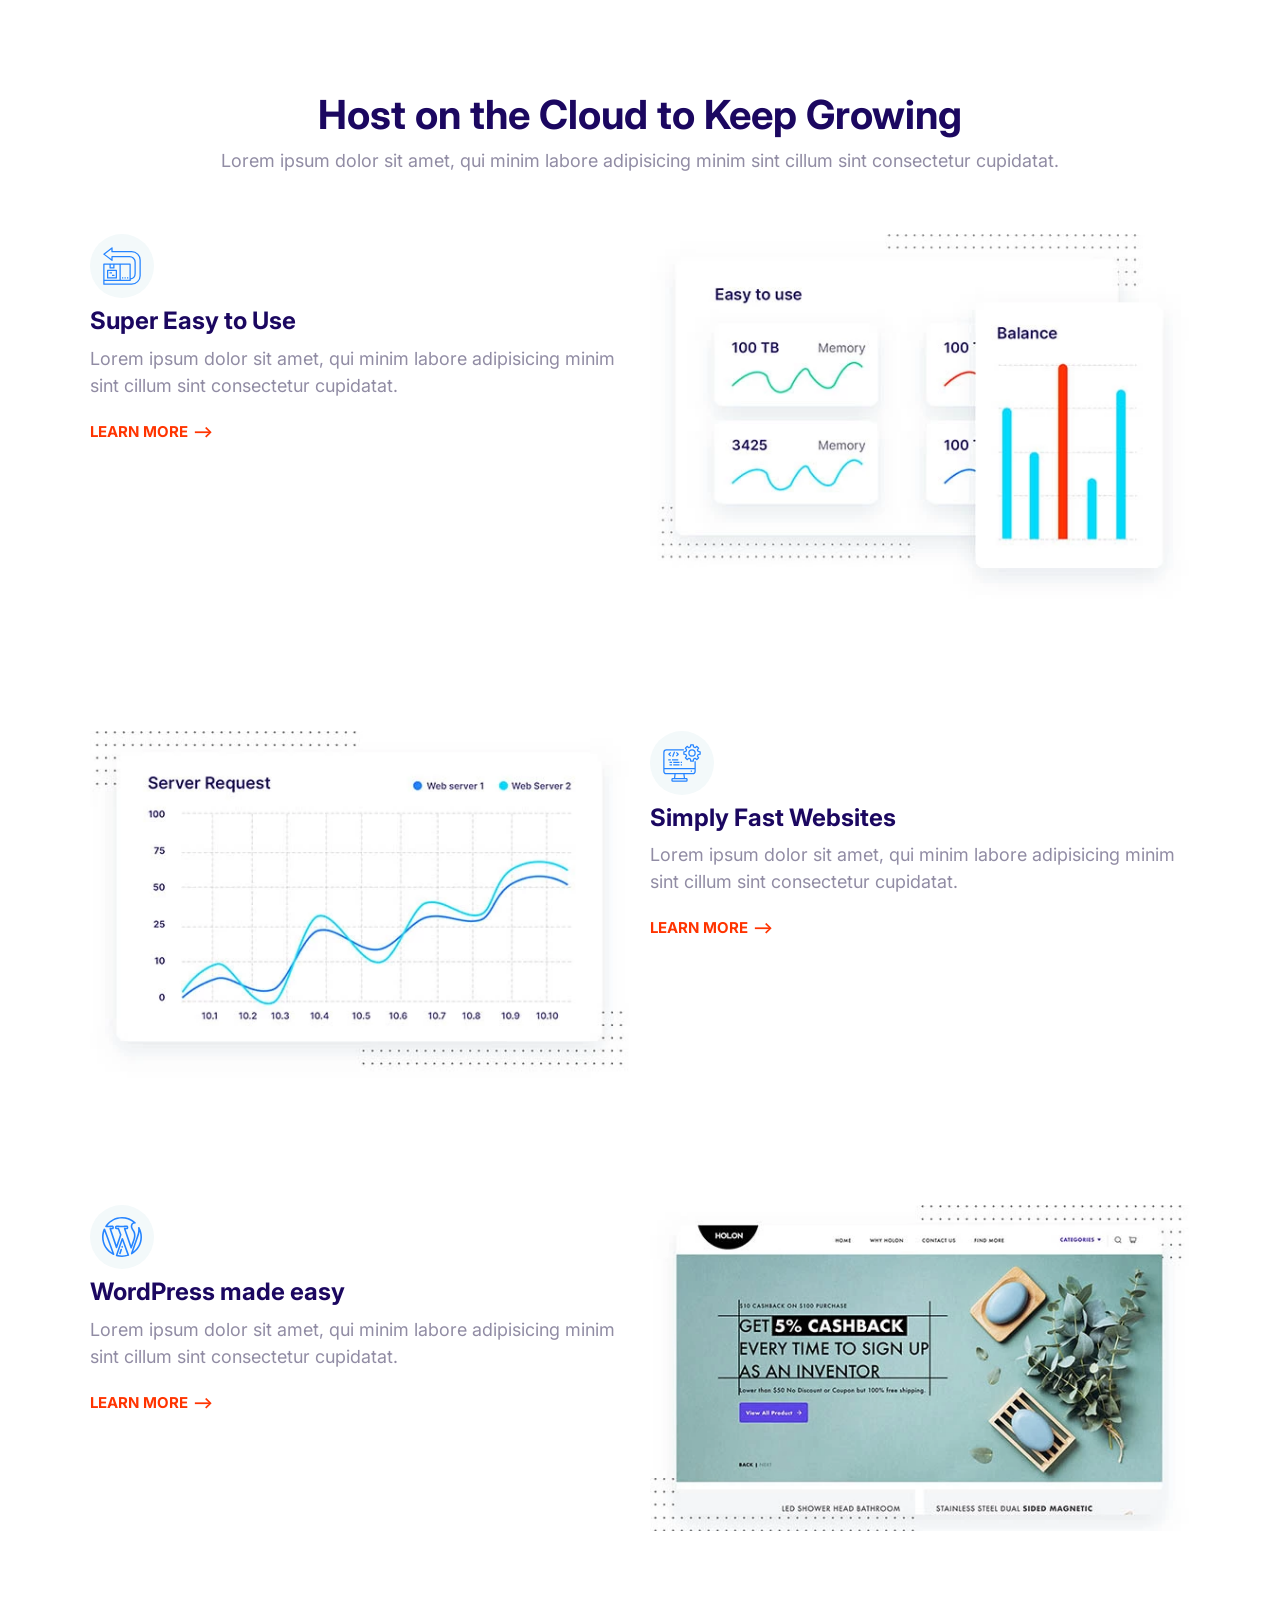
==== index.html @ 3da7857c "Build the features block component" ====
<!DOCTYPE html>
<html lang="en">

<head>
  <title></title>
  <meta charset="UTF-8">
  <meta name="viewport" content="width=device-width, initial-scale=1">
  <link href="css/normalize.css" rel="stylesheet">
  <link href="css/styles.css" rel="stylesheet">
  <link rel="preconnect" href="https://fonts.googleapis.com">
  <link rel="preconnect" href="https://fonts.gstatic.com" crossorigin>
  <link href="https://fonts.googleapis.com/css2?family=Inter:wght@400;700&display=swap" rel="stylesheet">
  <title>Document</title>
</head>

<body>
  <section class="block container">
    <header class="block__header">
      <h2>Host on the Cloud to Keep Growing</h2>
      <p>Lorem ipsum dolor sit amet, qui minim labore adipisicing minim sint cillum sint consectetur cupidatat.</p>
    </header>
    <article class="grid grid--1x2 feature">
      <div class="feature__content">
        <span class="icon-container">
          <svg class="icon icon--primary">
            <use xlink:href="images/sprite.svg#easy"></use>
          </svg>
        </span>
        <h3 class="feature__heading">Super Easy to Use</h3>
        <p>Lorem ipsum dolor sit amet, qui minim labore adipisicing minim sint cillum sint consectetur cupidatat.</p>
        <a href="#" class="link-arrow">Learn more</a>
      </div>
      <picture>
        <source type="image/webp" srcset="images/easy.webp 1x, images/easy@2x.webp 2x" />
        <source type="image/jpg" srcset="images/easy.jpg 1x, images/easy@2x.jpg 2x" />
        <img class="feature__image" src="images/easy@2x.jpg" alt="">
      </picture>
    </article>

    <article class="grid grid--1x2 feature">
      <div class="feature__content">
        <span class="icon-container">
          <svg class="icon icon--primary">
            <use xlink:href="images/sprite.svg#computer"></use>
          </svg>
        </span>
        <h3 class="feature__heading">Simply Fast Websites</h3>
        <p>Lorem ipsum dolor sit amet, qui minim labore adipisicing minim sint cillum sint consectetur cupidatat.</p>
        <a href="#" class="link-arrow">Learn more</a>
      </div>
      <picture>
        <source type="image/webp" srcset="images/fast.webp 1x, images/fast@2x.webp 2x" />
        <source type="image/jpg" srcset="images/fast.jpg 1x, images/fast@2x.jpg 2x" />
        <img class="feature__image" src="images/fast@2x.jpg" alt="">
      </picture>
    </article>

    <article class="grid grid--1x2 feature">
      <div class="feature__content">
        <span class="icon-container">
          <svg class="icon icon--primary">
            <use xlink:href="images/sprite.svg#wordpress"></use>
          </svg>
        </span>
        <h3 class="feature__heading">WordPress made easy</h3>
        <p>Lorem ipsum dolor sit amet, qui minim labore adipisicing minim sint cillum sint consectetur cupidatat.</p>
        <a href="#" class="link-arrow">Learn more</a>
      </div>
      <picture>
        <source type="image/webp" srcset="images/wordpress.webp 1x, images/wordpress@2x.webp 2x" />
        <source type="image/jpg" srcset="images/wordpress.jpg 1x, images/wordpress@2x.jpg 2x" />
        <img class="feature__image" src="images/wordpress@2x.jpg" alt="">
      </picture>
    </article>
  </section>
  <script src="js/main.js"></script>
</body>

</html>
---- css/styles.css ----
:root {
  --color-primary: #2584ff;
  --color-secondary: #00d9ff;
  --color-accent: #ff3400;
  --color-headings: #1b0760;
  --color-body: #918ca4;
  --color-body-darker: #5c5577;
  --color-border: #ccc;
  --border-radius: 30px;
}

*,
*::after,
*::before {
  box-sizing: border-box;
}

/* Typography */
html {
  font-size: 62.5%;
}

body {
  color: var(--color-body);
  font-family: Inter, Arial, Helvetica, sans-serif;
  font-size: 2.4rem;
  line-height: 1.5;
}

h1,
h2,
h3 {
  margin-bottom: 1rem;
  color: var(--color-headings);
  line-height: 1.1;
}

h1 {
  font-size: 7rem;
}

h2 {
  font-size: 4rem;
}

h3 {
  font-size: 3rem;
}

p {
  margin-top: 0;
}

@media screen and (min-width: 1024px) {
  body {
    font-size: 1.8rem;
  }

  h1 {
    font-size: 8rem;
  }

  h2 {
    font-size: 4rem;
  }

  h3 {
    font-size: 2.4rem;
  }
}

/* Links */
a {
  text-decoration: none;
}

.link-arrow {
  color: var(--color-accent);
  font-size: 2rem;
  font-weight: bold;
  text-transform: uppercase;
}

.link-arrow::after {
  content: "-->";
  margin-left: 5px;
  transition: margin 0.15s;
}

.link-arrow:hover::after {
  margin-left: 10px;
}

@media screen and (min-width:1024px) {
  .link-arrow {
    font-size: 1.5rem;
  }
}

/* Badges */
.badge {
  border-radius: 20px;
  font-size: 2rem;
  font-weight: 600;
  padding: 0.5rem 2rem;
  white-space: nowrap;
}

.badge--primary {
  background: var(--color-primary);
  color: #fff;
}

.badge--secondary {
  background: var(--color-secondary);
  color: #fff;
}

.badge--small {
  font-size: 1.6rem;
  padding: 0.5rem 1.5rem;
}

@media screen and (min-width: 1024px) {
  .badge {
    font-size: 1.5rem;
  }

  .badge--small {
    font-size: 1.2rem;
  }
}

/* Lists */
.list {
  color: var(--color-headings);
  list-style: none;
  padding-left: 0;
}

.list--inline .list__item {
  display: inline-block;
  margin-right: 8rem;
}

.list--tick {
  list-style-image: url(../images/tick.svg);
  padding-left: 3rem;
}

.list--tick .list__item {
  margin-bottom: 1rem;
  padding-left: 0.5rem;
}

@media screen and (min-width: 1024px) {
  .list--tick .list__item {
    padding-left: 0;
  }
}

/* Icons */
.icon {
  width: 40px;
  height: 40px;
}

.icon--primary {
  fill: var(--color-primary);
}

.icon--white {
  fill: #fff;
}

.icon--small {
  width: 30px;
  height: 30px;
}

.icon-container {
  align-items: center;
  background: #f3f9fa;
  border-radius: 100%;
  display: inline-flex;
  height: 64px;
  justify-content: center;
  width: 64px;
}

.icon-container--accent {
  background: var(--color-accent);
}

/* Buttons */
.btn {
  border-radius: 40px;
  border: 0;
  cursor: pointer;
  font-size: 1.8rem;
  font-weight: 600;
  margin: 1rem 0;
  outline: 0;
  padding: 2rem 3rem;
  text-align: center;
  text-transform: uppercase;
  white-space: nowrap;
}

.btn--primary {
  background: var(--color-primary);
  color: #fff;
}

.btn--primary:hover {
  background: #3a8ffd;
}

.btn--secondary {
  background: var(--color-secondary);
  color: #fff;
}

.btn--secondary:hover {
  background: #00c8eb;
}

.btn--accent {
  background: var(--color-accent);
  color: #fff;
}

.btn--accent:hover {
  background: #ec3000;
}

.btn--outline {
  background: #fff;
  color: var(--color-headings);
  border: 2px solid var(--color-headings);
}

.btn--outline:hover {
  background: var(--color-headings);
  color: #fff;
}

.btn--stretched {
  padding-left: 6rem;
  padding-right: 6rem;
}

.btn--block {
  width: 100%;
  display: inline-block;
}

.btn .icon {
  width: 2rem;
  height: 2rem;
  margin-right: 1rem;
  vertical-align: middle;
}

@media screen and (min-width: 1024px) {
  .btn {
    font-size: 1.5rem;
  }
}

/* Inputs */
.input {
  border-radius: var(--border-radius);
  border: 1px solid var(--color-border);
  color: var(--color-headings);
  font-size: 2rem;
  outline: 0;
  padding: 1.5rem 3.5rem;
}

::placeholder {
  color: #cdcbd7;
}

.input-group {
  border: 1px solid var(--color-border);
  border-radius: var(--border-radius);
  display: flex;
}

.input-group .input {
  border: 0;
  flex-grow: 1;
  padding: 1.5rem 2rem;
}

.input-group .btn {
  margin: 4px;
}

@media screen and (min-width:1024px) {
  .input {
    font-size: 1.5rem;
  }
}

/* Cards */
.card {
  border-radius: 7px;
  box-shadow: 0 0 20px 10px #f3f3f3;
  overflow: hidden;
}

.card__header,
.card__body {
  padding: 2rem 3rem;
}

.card--primary .card__header {
  background: var(--color-primary);
  color: #fff;
}

.card--secondary .card__header {
  background: var(--color-secondary);
  color: #fff;
}

.card--primary .badge--primary {
  background: #126de4;
}

.card--secondary .badge--secondary {
  background: #02cdf1;
}

/* Plans */
.plan {
  transition: transition 0.2s ease-out;
}

.plan__name {
  color: #fff;
  font-size: 2.4rem;
  font-weight: 500;
  margin: 0;
}

.plan__price {
  font-size: 6rem;
}

.plan__billing-cycle {
  font-size: 2.4rem;
  font-weight: 300;
  margin-right: 1rem;
  opacity: 0.8;
}

.plan__description {
  display: block;
  font-size: 2rem;
  font-weight: 300;
  letter-spacing: 1px;
}

.plan .list__item {
  margin-bottom: 2rem;
}

.plan--popular {
  transform: scale(1.1);
}

.plan--popular .card__header {
  position: relative;
}

.plan--popular .card__header::before {
  content: url(../images/popular.svg);
  display: inline-block;
  position: absolute;
  right: 5%;
  top: -6px;
  width: 40px;
}

.plan:hover {
  transform: scale(1.05);
}

.plan--popular:hover {
  transform: scale(1.15);
}

@media screen and (min-width: 1024px) {
  .plan__name {
    font-size: 1.4rem;
  }

  .plan__price {
    font-size: 5rem;
  }

  .plan__billing-cycle {
    font-size: 1.6rem;
  }

  .plan__description {
    font-size: 1.7rem;
  }
}

/* Media */
.media {
  display: flex;
}

.media__title {
  margin-top: 0;
}

.media__body {
  margin: 0 2rem;
}

.media__image {
  margin-top: 1rem;
}

/* Quote */
.quote {
  color: var(--color-body-darker);
  font-size: 3rem;
  font-style: italic;
  line-height: 1.3;
}

.quote__text::before {
  content: open-quote;
}

.quote__text::after {
  content: close-quote;
}

.quote__author {
  font-size: 3rem;
  font-weight: 500;
  font-style: normal;
  margin-bottom: 0;
}

.quote__organization {
  color: var(--color-headings);
  font-size: 2rem;
  font-style: normal;
  opacity: 0.4;
}

.quote__line {
  bottom: 10px;
  position: relative;
}

@media screen and (min-width: 1024px) {
  .quote {
    font-size: 2rem;
  }

  .quote__author {
    font-size: 2.4rem;
  }

  .quote__organization {
    font-size: 1.6rem;
  }
}

/* Grids */
.grid {
  display: grid;
}

@media screen and (min-width: 768px) {
  .grid--1x2 {
    grid-template-columns: repeat(2, 1fr);
  }
}

@media screen and (min-width: 1024px) {
  .grid--1x3 {
    grid-template-columns: repeat(3, 1fr);
  }
}

/* Testimonials */
.testimonial {
  overflow: visible;
  padding: 3rem;
}

.testimonial__image {
  position: relative;
}

.testimonial__image>img {
  width: 100%;
}

.testimonial__image>span {
  position: absolute;
  right: -32px;
  top: 3rem;
}

@media screen and (min-width: 768px) {

  .testimonial .quote,
  .testimonial .quote__author {
    font-size: 2.4rem;
  }

  .testimonial .quote {
    margin-left: 6rem;
  }
}

/* Callouts */
.callout {
  border-radius: 5px;
  padding: 4rem;
}

.callout--primary {
  background: var(--color-primary);
  color: #fff;
}

.callout__heading {
  color: #fff;
  font-size: 3rem;
  margin-top: 0;
}

.callout .btn {
  align-self: center;
  justify-self: center;
}

.callout__content {
  text-align: center;
}

@media screen and (min-width: 768px) {
  .callout .grid--1x2 {
    grid-template-columns: 1fr auto;
  }

  .callout__content {
    text-align: left;
  }

  .callout .btn {
    justify-self: start;
    margin: 0 2rem;
  }
}

/* Collapsibles */
.collapsible__header {
  display: flex;
  justify-content: space-between;
}

.collapsible__heading {
  font-size: 3rem;
  margin-top: 0;
}

.collapsible__chevron {
  transform: rotate(-90deg);
  transition: transform 0.3s;
}

.collapsible__content {
  max-height: 0;
  opacity: 0;
  overflow: hidden;
  transition: all 0.3s;
}

.collapsible--expanded .collapsible__chevron {
  transform: rotate(0);
}

.collapsible--expanded .collapsible__content {
  max-height: 100vh;
  opacity: 1;
}

/* Block */
.block {
  --padding-vertical: 6rem;
  padding: var(--padding-vertical) 2rem;
}

.block__header {
  text-align: center;
}

.block--dark {
  background: #000;
  color: #7b858b;
}

.block--dark .block__heading {
  color: #fff;
}

.block--skewed-right {
  clip-path: polygon(0% 0%, 100% 0, 100% 100%, 0% 80%);
  padding-bottom: calc(var(--padding-vertical) + 4rem);
}

.block--skewed-left {
  clip-path: polygon(0% 0%, 100% 0, 100% 80%, 0% 100%);
  padding-bottom: calc(var(--padding-vertical) + 4rem);
}

.container {
  max-width: 1140px;
  margin: 0 auto;
}

/* Navigation Bar*/
.nav {
  background: #000;
  display: flex;
  justify-content: space-between;
  flex-wrap: wrap;
  padding: 0 1rem;
  align-items: center;
}

.nav__list {
  width: 100%;
  margin: 0;
}

.nav__item {
  padding: 0.5rem 2rem;
  border-bottom: 1px solid #222;
}

.nav__item>a {
  color: #d2d0db;
  transition: color 0.3s;
}

.nav__item>a:hover {
  color: #fff;
}

.nav__toggler {
  opacity: 0.5;
  transition: box-shadow 0.15s;
  cursor: pointer;
}

.nav.collapsible--expanded .nav__toggler {
  opacity: 1;
  box-shadow: 0 0 0 3px #666;
  border-radius: 5px;
}

.nav__brand {
  transform: translateY(5px);
}

@media screen and (min-width: 768px) {
  .nav__toggler {
    display: none;
  }

  .nav__list {
    width: auto;
    display: flex;
    font-size: 1.6rem;
    max-height: 100%;
    opacity: 1;
  }

  .nav__item {
    border: 0;
  }
}

/* Hero */
.hero {
  clip-path: polygon(0% 0%, 100% 0, 100% 90%, 0% 100%);
}

.hero__tagline {
  font-size: 2rem;
  color: #b9c3cf;
  letter-spacing: 1px;
  margin: 2rem 0 5rem;
}

.hero__image {
  width: 100%;
}

@media screen and (min-width: 768px) {
  .hero {
    padding-top: 0;
  }

  .hero__content {
    text-align: left;
    align-self: center;
  }
}

/* Domain Block*/
.block-domain .input-group {
  box-shadow: 0 0 30px 20px #e6ebee;
  border: 0;
  margin: 4rem auto;
  max-width: 670px;
}

.block-domain__prices {
  display: grid;
  font-size: 2rem;
  font-weight: 600;
  grid-template-columns: repeat(3, 1fr);
  grid-template-rows: repeat(2, 6rem);
  justify-items: center;
  margin: 0 auto;
  max-width: 700px;
}

@media screen and (min-width: 768px) {
  .block-domain__prices {
    grid-template-columns: repeat(auto-fit, minmax(10rem, 1fr));
  }
}

/* Plans Block */
.block-plans .grid {
  gap: 8rem 4rem;
}

.block-plans .card {
  max-width: 500px;
  margin: 0 auto;
}

/* Features*/
.feature {
  gap: 4rem 2rem;
  margin: 12rem 0;
}

.feature:first-of-type {
  margin-top: 6rem;
}

.feature__heading {
  margin: 1rem 0;
}

.feature__image {
  width: 100%;
}

@media screen and (min-width:768px) {
  .feature:nth-of-type(even) .feature__content {
    order: 2;
  }
}
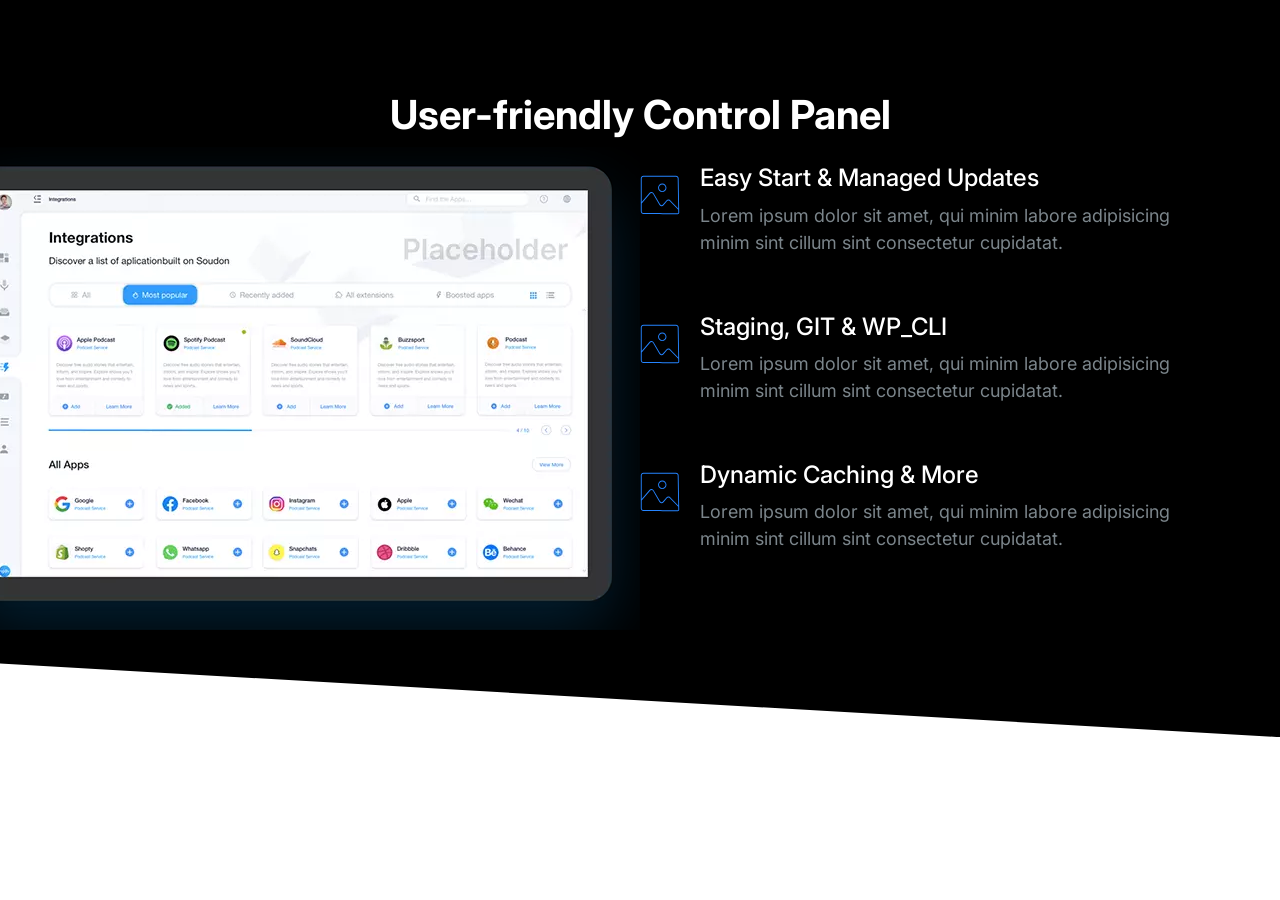
==== commit e705eb0d: "Build the showcase block component" ====
--- a/index.html
+++ b/index.html
@@ -14,64 +14,64 @@
 </head>
 
 <body>
-  <section class="block container">
+  <section class="block block--dark block--skewed-right block-showcase">
     <header class="block__header">
-      <h2>Host on the Cloud to Keep Growing</h2>
-      <p>Lorem ipsum dolor sit amet, qui minim labore adipisicing minim sint cillum sint consectetur cupidatat.</p>
+      <h2>User-friendly Control Panel</h2>
     </header>
-    <article class="grid grid--1x2 feature">
-      <div class="feature__content">
-        <span class="icon-container">
-          <svg class="icon icon--primary">
-            <use xlink:href="images/sprite.svg#easy"></use>
-          </svg>
-        </span>
-        <h3 class="feature__heading">Super Easy to Use</h3>
-        <p>Lorem ipsum dolor sit amet, qui minim labore adipisicing minim sint cillum sint consectetur cupidatat.</p>
-        <a href="#" class="link-arrow">Learn more</a>
-      </div>
-      <picture>
-        <source type="image/webp" srcset="images/easy.webp 1x, images/easy@2x.webp 2x" />
-        <source type="image/jpg" srcset="images/easy.jpg 1x, images/easy@2x.jpg 2x" />
-        <img class="feature__image" src="images/easy@2x.jpg" alt="">
+    <div class="container grid grid--1x2">
+      <picture class="block-showcase__image">
+        <source type="image/webp" srcset="images/ipad.webp 1x, images/ipad@2x.webp 2x">
+        <source type="image/png" srcset="images/ipad.png 1x, images/ipad@2x.png 2x">
+        <img src="images/ipad.png" alt="">
       </picture>
-    </article>
-
-    <article class="grid grid--1x2 feature">
-      <div class="feature__content">
-        <span class="icon-container">
-          <svg class="icon icon--primary">
-            <use xlink:href="images/sprite.svg#computer"></use>
-          </svg>
-        </span>
-        <h3 class="feature__heading">Simply Fast Websites</h3>
-        <p>Lorem ipsum dolor sit amet, qui minim labore adipisicing minim sint cillum sint consectetur cupidatat.</p>
-        <a href="#" class="link-arrow">Learn more</a>
-      </div>
-      <picture>
-        <source type="image/webp" srcset="images/fast.webp 1x, images/fast@2x.webp 2x" />
-        <source type="image/jpg" srcset="images/fast.jpg 1x, images/fast@2x.jpg 2x" />
-        <img class="feature__image" src="images/fast@2x.jpg" alt="">
-      </picture>
-    </article>
-
-    <article class="grid grid--1x2 feature">
-      <div class="feature__content">
-        <span class="icon-container">
-          <svg class="icon icon--primary">
-            <use xlink:href="images/sprite.svg#wordpress"></use>
-          </svg>
-        </span>
-        <h3 class="feature__heading">WordPress made easy</h3>
-        <p>Lorem ipsum dolor sit amet, qui minim labore adipisicing minim sint cillum sint consectetur cupidatat.</p>
-        <a href="#" class="link-arrow">Learn more</a>
-      </div>
-      <picture>
-        <source type="image/webp" srcset="images/wordpress.webp 1x, images/wordpress@2x.webp 2x" />
-        <source type="image/jpg" srcset="images/wordpress.jpg 1x, images/wordpress@2x.jpg 2x" />
-        <img class="feature__image" src="images/wordpress@2x.jpg" alt="">
-      </picture>
-    </article>
+      <ul class="list">
+        <li>
+          <div class="media">
+            <div class="media__image">
+              <svg class="icon icon--primary">
+                <use xlink:href="images/sprite.svg#snap"></use>
+              </svg>
+            </div>
+            <div class="media__body">
+              <h3 class="media__title">Easy Start & Managed Updates</h3>
+              <p>
+                Lorem ipsum dolor sit amet, qui minim labore adipisicing minim sint cillum sint consectetur cupidatat.
+              </p>
+            </div>
+          </div>
+        </li>
+        <li>
+          <div class="media">
+            <div class="media__image">
+              <svg class="icon icon--primary">
+                <use xlink:href="images/sprite.svg#snap"></use>
+              </svg>
+            </div>
+            <div class="media__body">
+              <h3 class="media__title">Staging, GIT & WP_CLI</h3>
+              <p>
+                Lorem ipsum dolor sit amet, qui minim labore adipisicing minim sint cillum sint consectetur cupidatat.
+              </p>
+            </div>
+          </div>
+        </li>
+        <li>
+          <div class="media">
+            <div class="media__image">
+              <svg class="icon icon--primary">
+                <use xlink:href="images/sprite.svg#snap"></use>
+              </svg>
+            </div>
+            <div class="media__body">
+              <h3 class="media__title">Dynamic Caching & More</h3>
+              <p>
+                Lorem ipsum dolor sit amet, qui minim labore adipisicing minim sint cillum sint consectetur cupidatat.
+              </p>
+            </div>
+          </div>
+        </li>
+      </ul>
+    </div>
   </section>
   <script src="js/main.js"></script>
 </body>
--- a/css/styles.css
+++ b/css/styles.css
@@ -16,6 +16,11 @@
 }
 
 /* Typography */
+::selection {
+  background: var(--color-primary);
+  color: #fff;
+}
+
 html {
   font-size: 62.5%;
 }
@@ -66,6 +71,7 @@
 
   h3 {
     font-size: 2.4rem;
+    font-weight: 500;
   }
 }
 
@@ -133,7 +139,6 @@
 
 /* Lists */
 .list {
-  color: var(--color-headings);
   list-style: none;
   padding-left: 0;
 }
@@ -144,6 +149,7 @@
 }
 
 .list--tick {
+  color: var(--color-headings);
   list-style-image: url(../images/tick.svg);
   padding-left: 3rem;
 }
@@ -414,6 +420,7 @@
 /* Media */
 .media {
   display: flex;
+  margin-bottom: 4rem;
 }
 
 .media__title {
@@ -614,17 +621,19 @@
   color: #7b858b;
 }
 
-.block--dark .block__heading {
+.block--dark h1,
+.block--dark h2,
+.block--dark h3 {
   color: #fff;
 }
 
 .block--skewed-right {
-  clip-path: polygon(0% 0%, 100% 0, 100% 100%, 0% 80%);
+  clip-path: polygon(0% 0%, 100% 0, 100% 100%, 0% 90%);
   padding-bottom: calc(var(--padding-vertical) + 4rem);
 }
 
 .block--skewed-left {
-  clip-path: polygon(0% 0%, 100% 0, 100% 80%, 0% 100%);
+  clip-path: polygon(0% 0%, 100% 0, 100% 90%, 0% 100%);
   padding-bottom: calc(var(--padding-vertical) + 4rem);
 }
 
@@ -697,10 +706,6 @@
 }
 
 /* Hero */
-.hero {
-  clip-path: polygon(0% 0%, 100% 0, 100% 90%, 0% 100%);
-}
-
 .hero__tagline {
   font-size: 2rem;
   color: #b9c3cf;
@@ -781,3 +786,23 @@
     order: 2;
   }
 }
+
+/* Showcase Block */
+.block-showcase__image>img {
+  width: 100%;
+}
+
+@media screen and (min-width:768px) {
+  .block-showcase .grid {
+    grid-template-columns: 50% 50%;
+  }
+
+  .block-showcase__image {
+    justify-self: end;
+  }
+
+  .block-showcase__image>img {
+    width: auto;
+    max-width: 700px;
+  }
+}
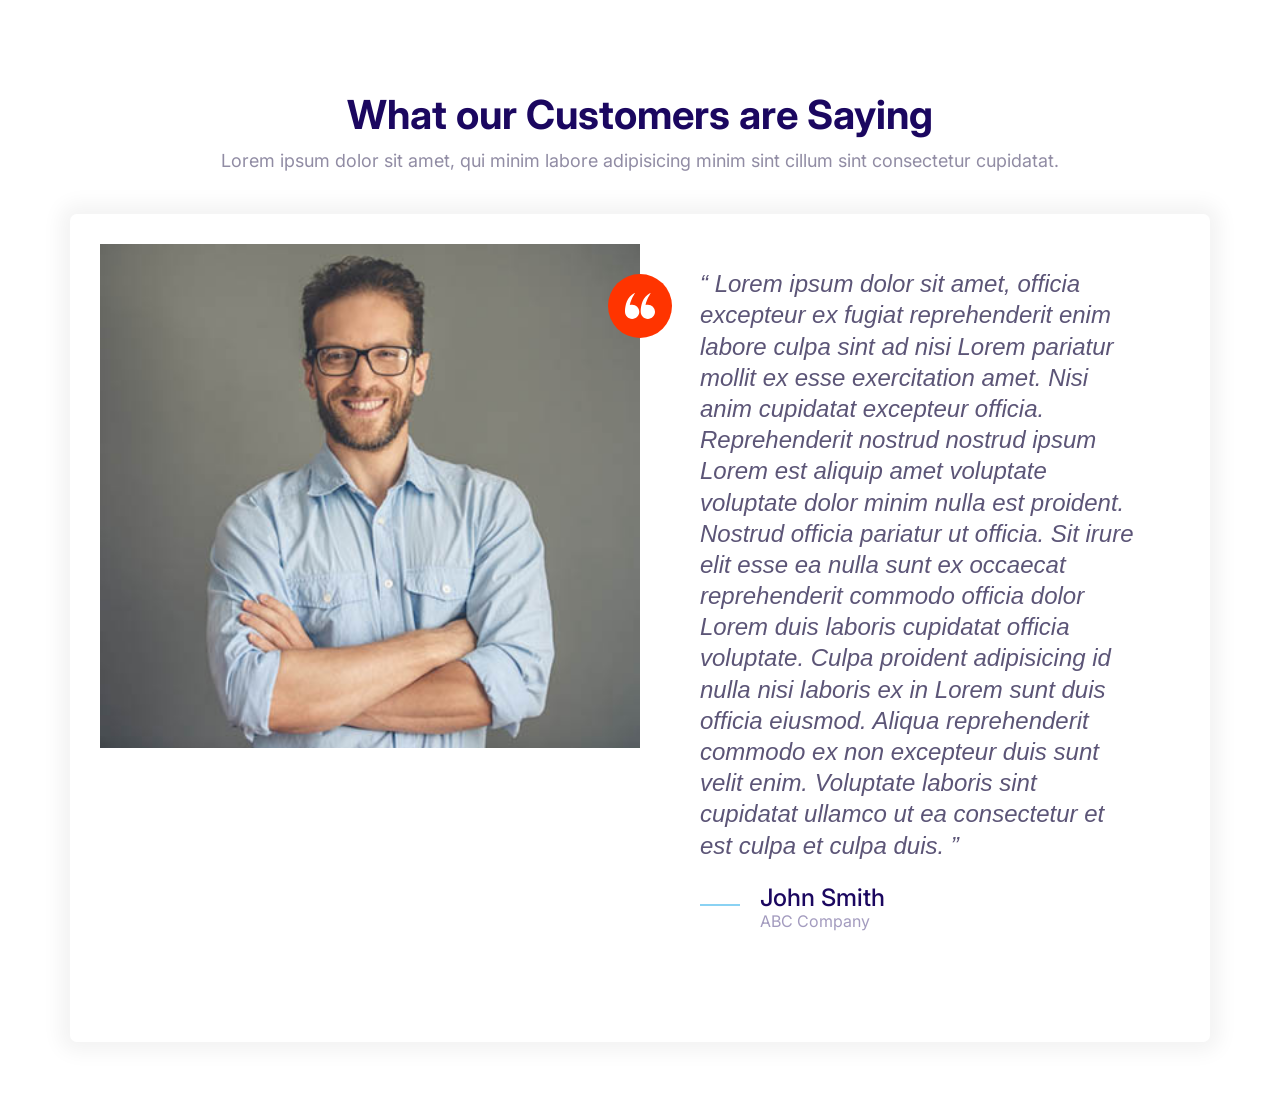
==== commit bcb42d5f: "Build the testimonial block component" ====
--- a/index.html
+++ b/index.html
@@ -14,63 +14,53 @@
 </head>
 
 <body>
-  <section class="block block--dark block--skewed-right block-showcase">
+  <section class="block">
     <header class="block__header">
-      <h2>User-friendly Control Panel</h2>
+      <h2>What our Customers are Saying</h2>
+      <p>Lorem ipsum dolor sit amet, qui minim labore adipisicing minim sint cillum sint consectetur cupidatat.</p>
     </header>
-    <div class="container grid grid--1x2">
-      <picture class="block-showcase__image">
-        <source type="image/webp" srcset="images/ipad.webp 1x, images/ipad@2x.webp 2x">
-        <source type="image/png" srcset="images/ipad.png 1x, images/ipad@2x.png 2x">
-        <img src="images/ipad.png" alt="">
-      </picture>
-      <ul class="list">
-        <li>
-          <div class="media">
-            <div class="media__image">
-              <svg class="icon icon--primary">
-                <use xlink:href="images/sprite.svg#snap"></use>
+    <div class="container">
+      <div class="card testimonial">
+        <div class="grid grid--1x2">
+          <div class="testimonial__image">
+            <img src="images/testimonial.jpg" alt="A happy, smiling customer">
+            <span class="icon-container icon-container--accent">
+              <svg class="icon icon--white icon--small">
+                <use xlink:href="images/sprite.svg#quotes"></use>
               </svg>
-            </div>
-            <div class="media__body">
-              <h3 class="media__title">Easy Start & Managed Updates</h3>
-              <p>
-                Lorem ipsum dolor sit amet, qui minim labore adipisicing minim sint cillum sint consectetur cupidatat.
-              </p>
-            </div>
+            </span>
           </div>
-        </li>
-        <li>
-          <div class="media">
-            <div class="media__image">
-              <svg class="icon icon--primary">
-                <use xlink:href="images/sprite.svg#snap"></use>
-              </svg>
-            </div>
-            <div class="media__body">
-              <h3 class="media__title">Staging, GIT & WP_CLI</h3>
-              <p>
-                Lorem ipsum dolor sit amet, qui minim labore adipisicing minim sint cillum sint consectetur cupidatat.
-              </p>
-            </div>
-          </div>
-        </li>
-        <li>
-          <div class="media">
-            <div class="media__image">
-              <svg class="icon icon--primary">
-                <use xlink:href="images/sprite.svg#snap"></use>
-              </svg>
-            </div>
-            <div class="media__body">
-              <h3 class="media__title">Dynamic Caching & More</h3>
-              <p>
-                Lorem ipsum dolor sit amet, qui minim labore adipisicing minim sint cillum sint consectetur cupidatat.
-              </p>
-            </div>
-          </div>
-        </li>
-      </ul>
+          <blockquote class="quote">
+            <p class="quote__text">
+              Lorem ipsum dolor sit amet, officia excepteur ex fugiat reprehenderit enim labore culpa sint ad nisi Lorem
+              pariatur mollit ex esse exercitation amet. Nisi anim cupidatat excepteur officia. Reprehenderit nostrud
+              nostrud
+              ipsum Lorem est aliquip amet voluptate voluptate dolor minim nulla est proident. Nostrud officia pariatur
+              ut
+              officia. Sit irure elit esse ea nulla sunt ex occaecat reprehenderit commodo officia dolor Lorem duis
+              laboris
+              cupidatat officia voluptate. Culpa proident adipisicing id nulla nisi laboris ex in Lorem sunt duis
+              officia
+              eiusmod. Aliqua reprehenderit commodo ex non excepteur duis sunt velit enim. Voluptate laboris sint
+              cupidatat
+              ullamco ut ea consectetur et est culpa et culpa duis.
+            </p>
+            <footer>
+              <div class="media">
+                <div class="media__image">
+                  <svg class="icon icon--primary quote__line">
+                    <use xlink:href="images/sprite.svg#line"></use>
+                  </svg>
+                </div>
+                <div class="media__body">
+                  <h3 class="media__title quote__author">John Smith</h3>
+                  <p class="quote__organization">ABC Company</p>
+                </div>
+              </div>
+            </footer>
+          </blockquote>
+        </div>
+      </div>
     </div>
   </section>
   <script src="js/main.js"></script>
--- a/css/styles.css
+++ b/css/styles.css
@@ -614,6 +614,7 @@
 
 .block__header {
   text-align: center;
+  margin-bottom: 4rem;
 }
 
 .block--dark {
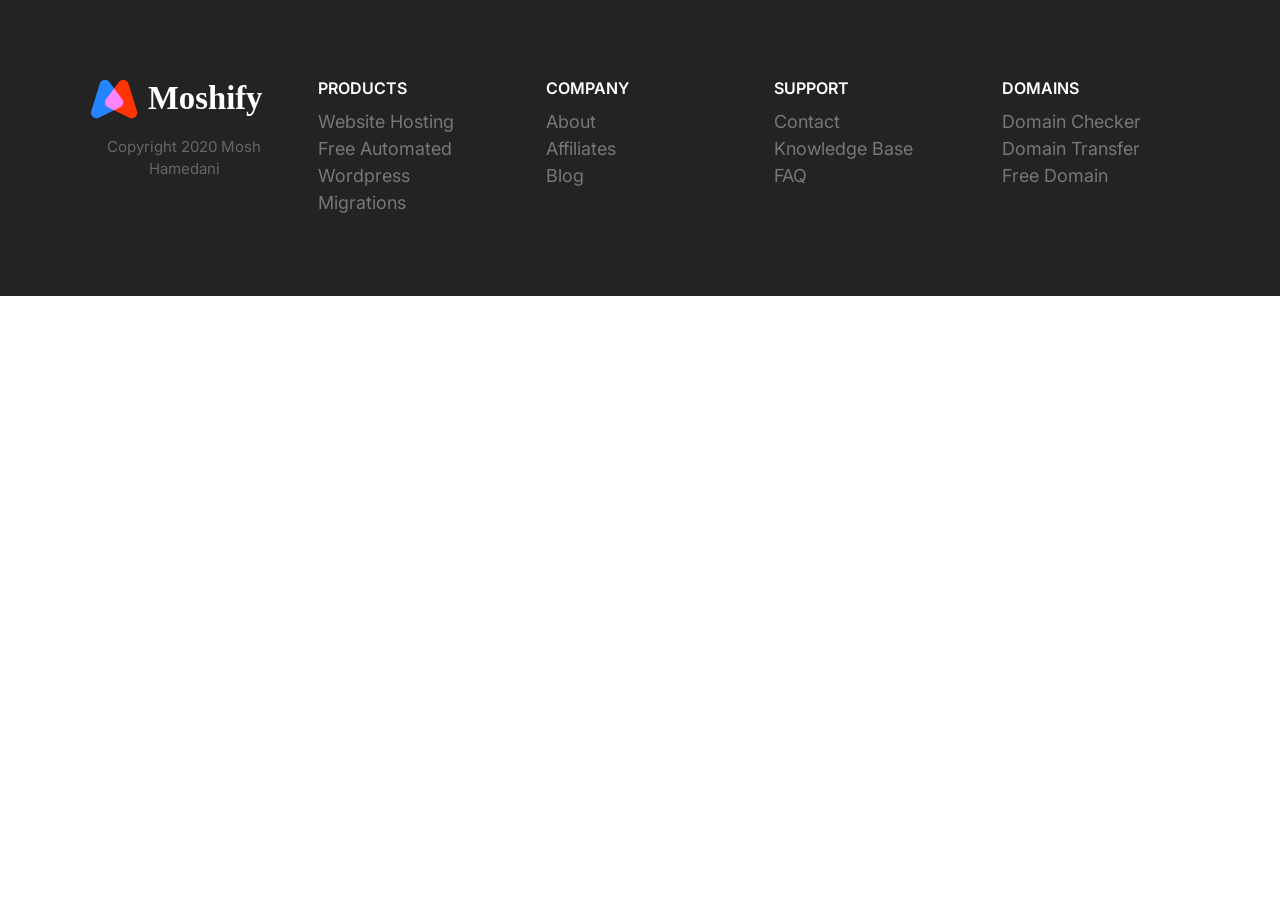
==== commit 4c5eb96d: "Build the footer component" ====
--- a/index.html
+++ b/index.html
@@ -14,55 +14,74 @@
 </head>
 
 <body>
-  <section class="block">
-    <header class="block__header">
-      <h2>What our Customers are Saying</h2>
-      <p>Lorem ipsum dolor sit amet, qui minim labore adipisicing minim sint cillum sint consectetur cupidatat.</p>
-    </header>
-    <div class="container">
-      <div class="card testimonial">
-        <div class="grid grid--1x2">
-          <div class="testimonial__image">
-            <img src="images/testimonial.jpg" alt="A happy, smiling customer">
-            <span class="icon-container icon-container--accent">
-              <svg class="icon icon--white icon--small">
-                <use xlink:href="images/sprite.svg#quotes"></use>
-              </svg>
-            </span>
-          </div>
-          <blockquote class="quote">
-            <p class="quote__text">
-              Lorem ipsum dolor sit amet, officia excepteur ex fugiat reprehenderit enim labore culpa sint ad nisi Lorem
-              pariatur mollit ex esse exercitation amet. Nisi anim cupidatat excepteur officia. Reprehenderit nostrud
-              nostrud
-              ipsum Lorem est aliquip amet voluptate voluptate dolor minim nulla est proident. Nostrud officia pariatur
-              ut
-              officia. Sit irure elit esse ea nulla sunt ex occaecat reprehenderit commodo officia dolor Lorem duis
-              laboris
-              cupidatat officia voluptate. Culpa proident adipisicing id nulla nisi laboris ex in Lorem sunt duis
-              officia
-              eiusmod. Aliqua reprehenderit commodo ex non excepteur duis sunt velit enim. Voluptate laboris sint
-              cupidatat
-              ullamco ut ea consectetur et est culpa et culpa duis.
-            </p>
-            <footer>
-              <div class="media">
-                <div class="media__image">
-                  <svg class="icon icon--primary quote__line">
-                    <use xlink:href="images/sprite.svg#line"></use>
-                  </svg>
-                </div>
-                <div class="media__body">
-                  <h3 class="media__title quote__author">John Smith</h3>
-                  <p class="quote__organization">ABC Company</p>
-                </div>
-              </div>
-            </footer>
-          </blockquote>
+  <footer class="block block--dark footer">
+    <div class="container grid footer__sections">
+      <section class="collapsible collapsible--expanded footer__section">
+        <header class="collapsible__header">
+          <h2 class="collapsible__heading footer__heading">Products</h2>
+          <svg class="icon icon--white collapsible__chevron">
+            <use xlink:href="images/sprite.svg#chevron"></use>
+          </svg>
+        </header>
+        <div class="collapsible__content">
+          <ul class="list">
+            <li><a href="#">Website Hosting</a> </li>
+            <li><a href="#">Free Automated Wordpress</a></li>
+            <li><a href="#">Migrations</a></li>
+          </ul>
         </div>
-      </div>
+      </section>
+      <section class=" collapsible footer__section">
+        <header class="collapsible__header">
+          <h2 class="collapsible__heading footer__heading">Company</h2>
+          <svg class="icon icon--white collapsible__chevron">
+            <use xlink:href="images/sprite.svg#chevron"></use>
+          </svg>
+        </header>
+        <div class="collapsible__content">
+          <ul class="list">
+            <li><a href="#">About</a> </li>
+            <li><a href="#">Affiliates</a></li>
+            <li><a href="#">Blog</a></li>
+          </ul>
+        </div>
+      </section>
+      <section class="collapsible footer__section">
+        <header class="collapsible__header">
+          <h2 class="collapsible__heading footer__heading">Support</h2>
+          <svg class="icon icon--white collapsible__chevron">
+            <use xlink:href="images/sprite.svg#chevron"></use>
+          </svg>
+        </header>
+        <div class="collapsible__content">
+          <ul class="list">
+            <li><a href="#">Contact</a></li>
+            <li><a href="#">Knowledge Base</a></li>
+            <li><a href="#">FAQ</a></li>
+          </ul>
+        </div>
+      </section>
+      <section class="collapsible footer__section">
+        <header class="collapsible__header">
+          <h2 class="collapsible__heading footer__heading">Domains</h2>
+          <svg class="icon icon--white collapsible__chevron">
+            <use xlink:href="images/sprite.svg#chevron"></use>
+          </svg>
+        </header>
+        <div class="collapsible__content">
+          <ul class="list">
+            <li><a href="#">Domain Checker</a></li>
+            <li><a href="#">Domain Transfer</a></li>
+            <li><a href="#">Free Domain</a></li>
+          </ul>
+        </div>
+      </section>
+      <section class="footer__brand">
+        <img src="images/logo.svg" alt="">
+        <p class="footer__copyright">Copyright 2020 Mosh Hamedani</p>
+      </section>
     </div>
-  </section>
+  </footer>
   <script src="js/main.js"></script>
 </body>
 
--- a/css/styles.css
+++ b/css/styles.css
@@ -807,3 +807,79 @@
     max-width: 700px;
   }
 }
+
+/* Footer */
+.footer {
+  background: #232323;
+}
+
+.footer a {
+  color: #777;
+  transition: color 0.3s;
+}
+
+.footer a:hover {
+  color: #fff;
+}
+
+.footer__section {
+  padding: 2rem;
+  border-bottom: 1px solid #393939;
+}
+
+.footer__section .list {
+  margin: 0;
+}
+
+.footer__heading {
+  text-transform: uppercase;
+  font-weight: 600;
+}
+
+.footer__brand {
+  margin-top: 5rem;
+  text-align: center;
+}
+
+.footer__brand img {
+  width: 100%;
+  max-width: 230px;
+}
+
+.footer__copyright {
+  font-size: 1.2rem;
+  color: #fff;
+  opacity: 0.3;
+}
+
+@media screen and (min-width:768px) {
+  .footer__sections {
+    grid-template-columns: repeat(auto-fit, minmax(10rem, 1fr));
+  }
+
+  .footer .collapsible__chevron {
+    display: none;
+  }
+
+  .footer .collapsible__content {
+    opacity: 1;
+    max-height: 100%;
+  }
+
+  .footer__brand {
+    margin-top: 1rem;
+    order: -1;
+  }
+
+  .footer__copyright {
+    font-size: 1.5rem;
+  }
+
+  .footer__section {
+    border: 0;
+  }
+
+  .footer__heading {
+    font-size: 1.6rem;
+  }
+}
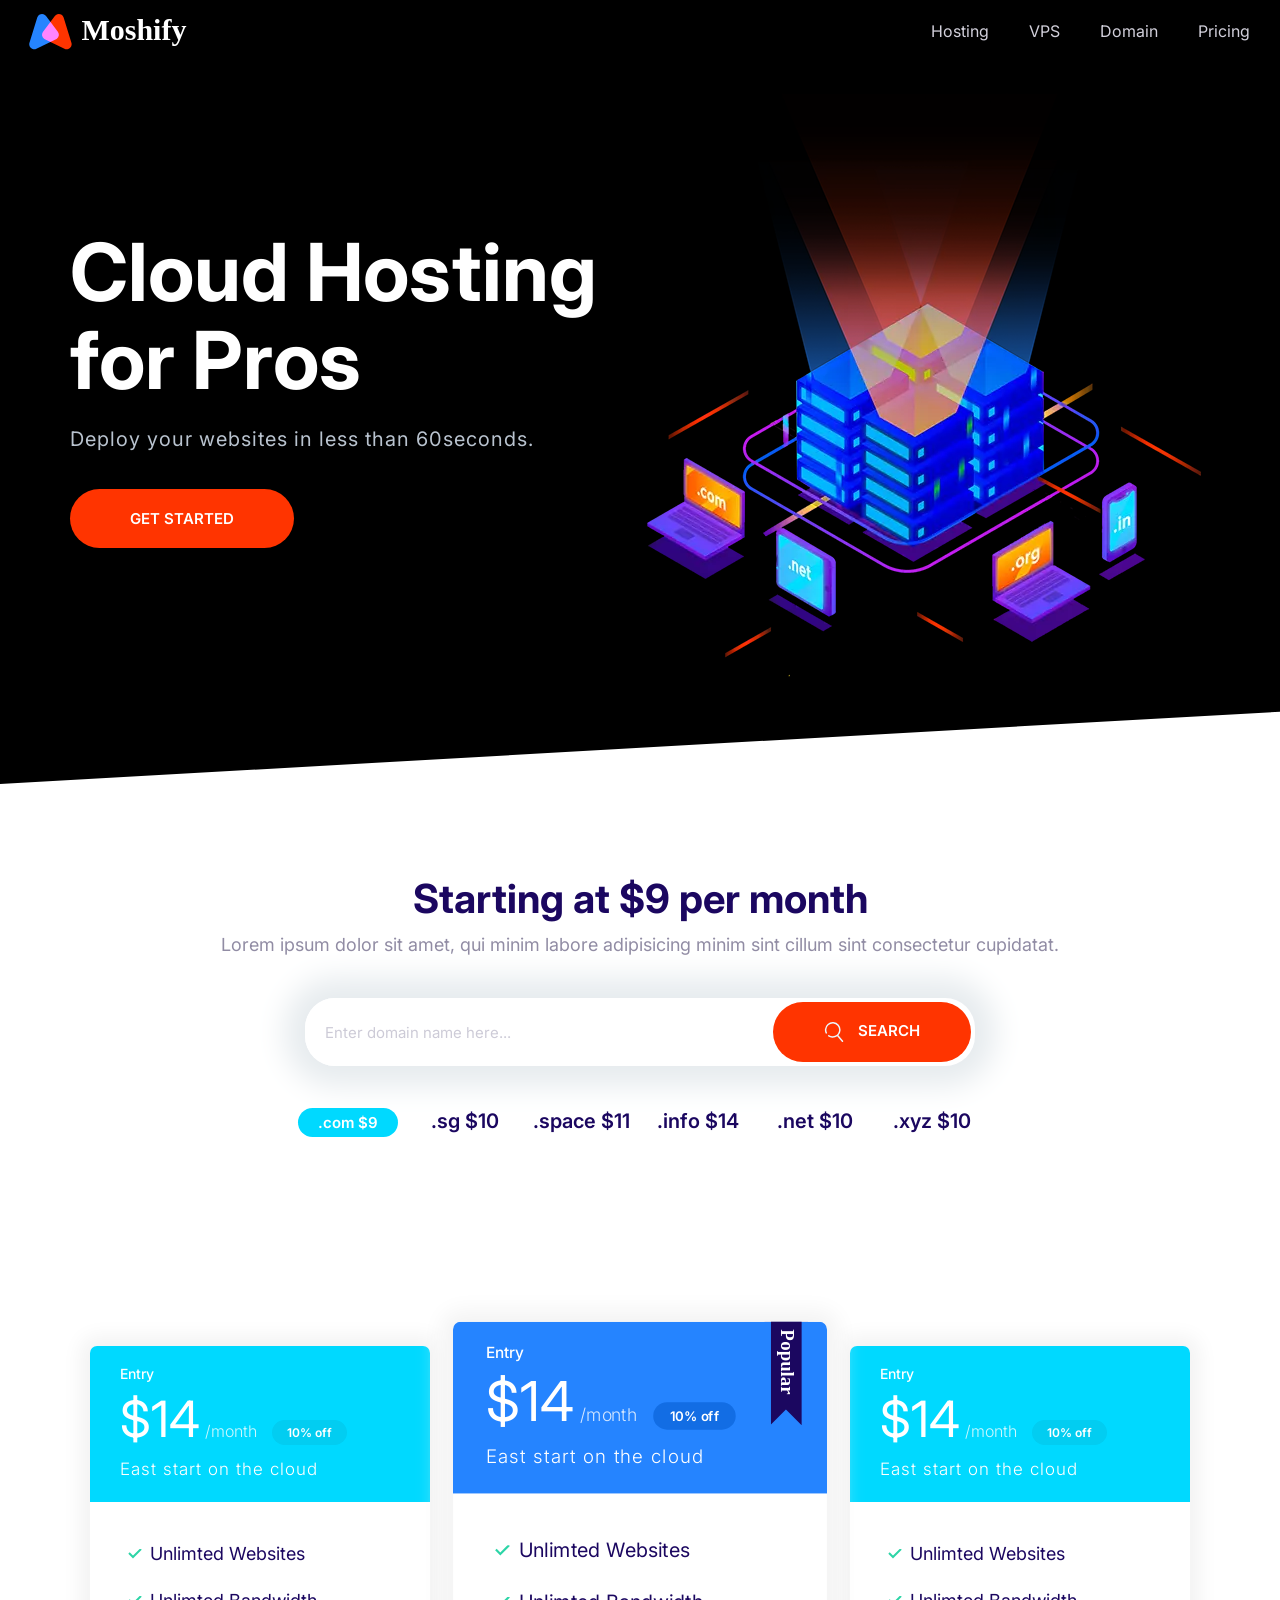
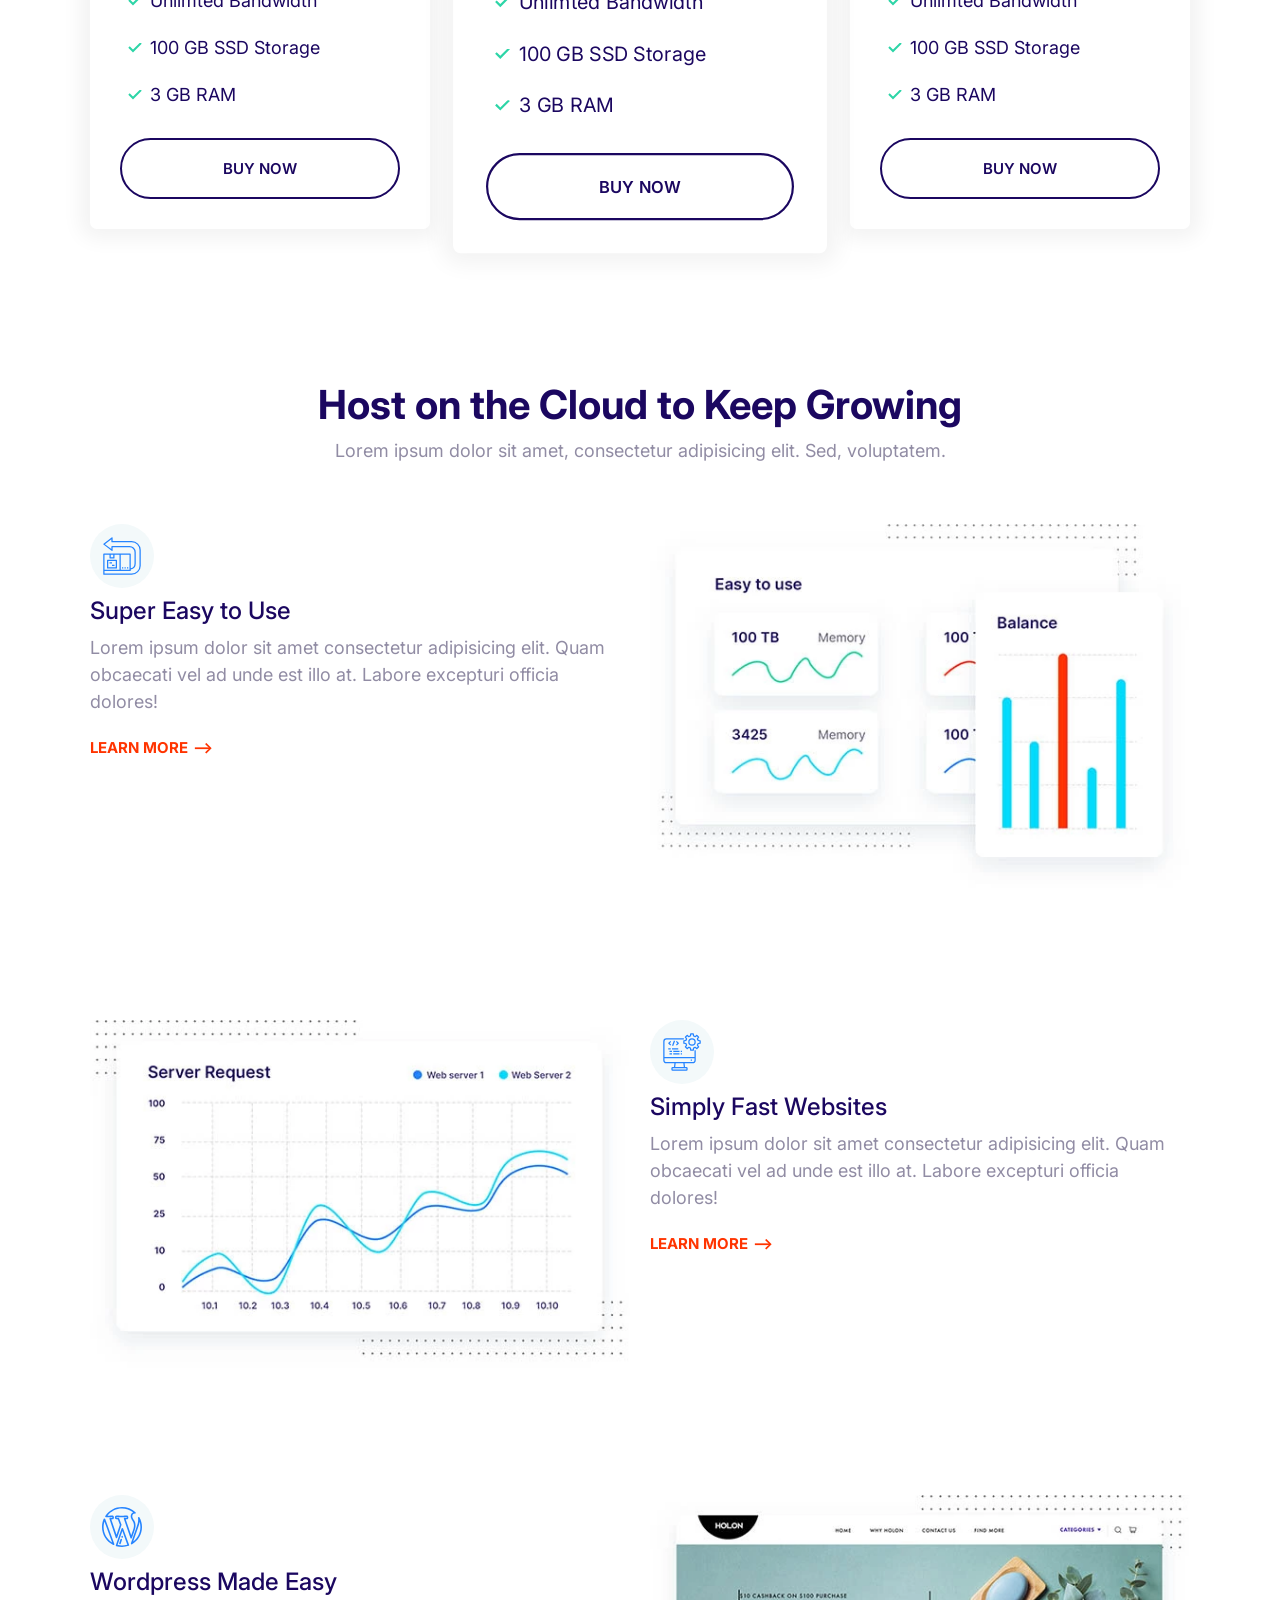
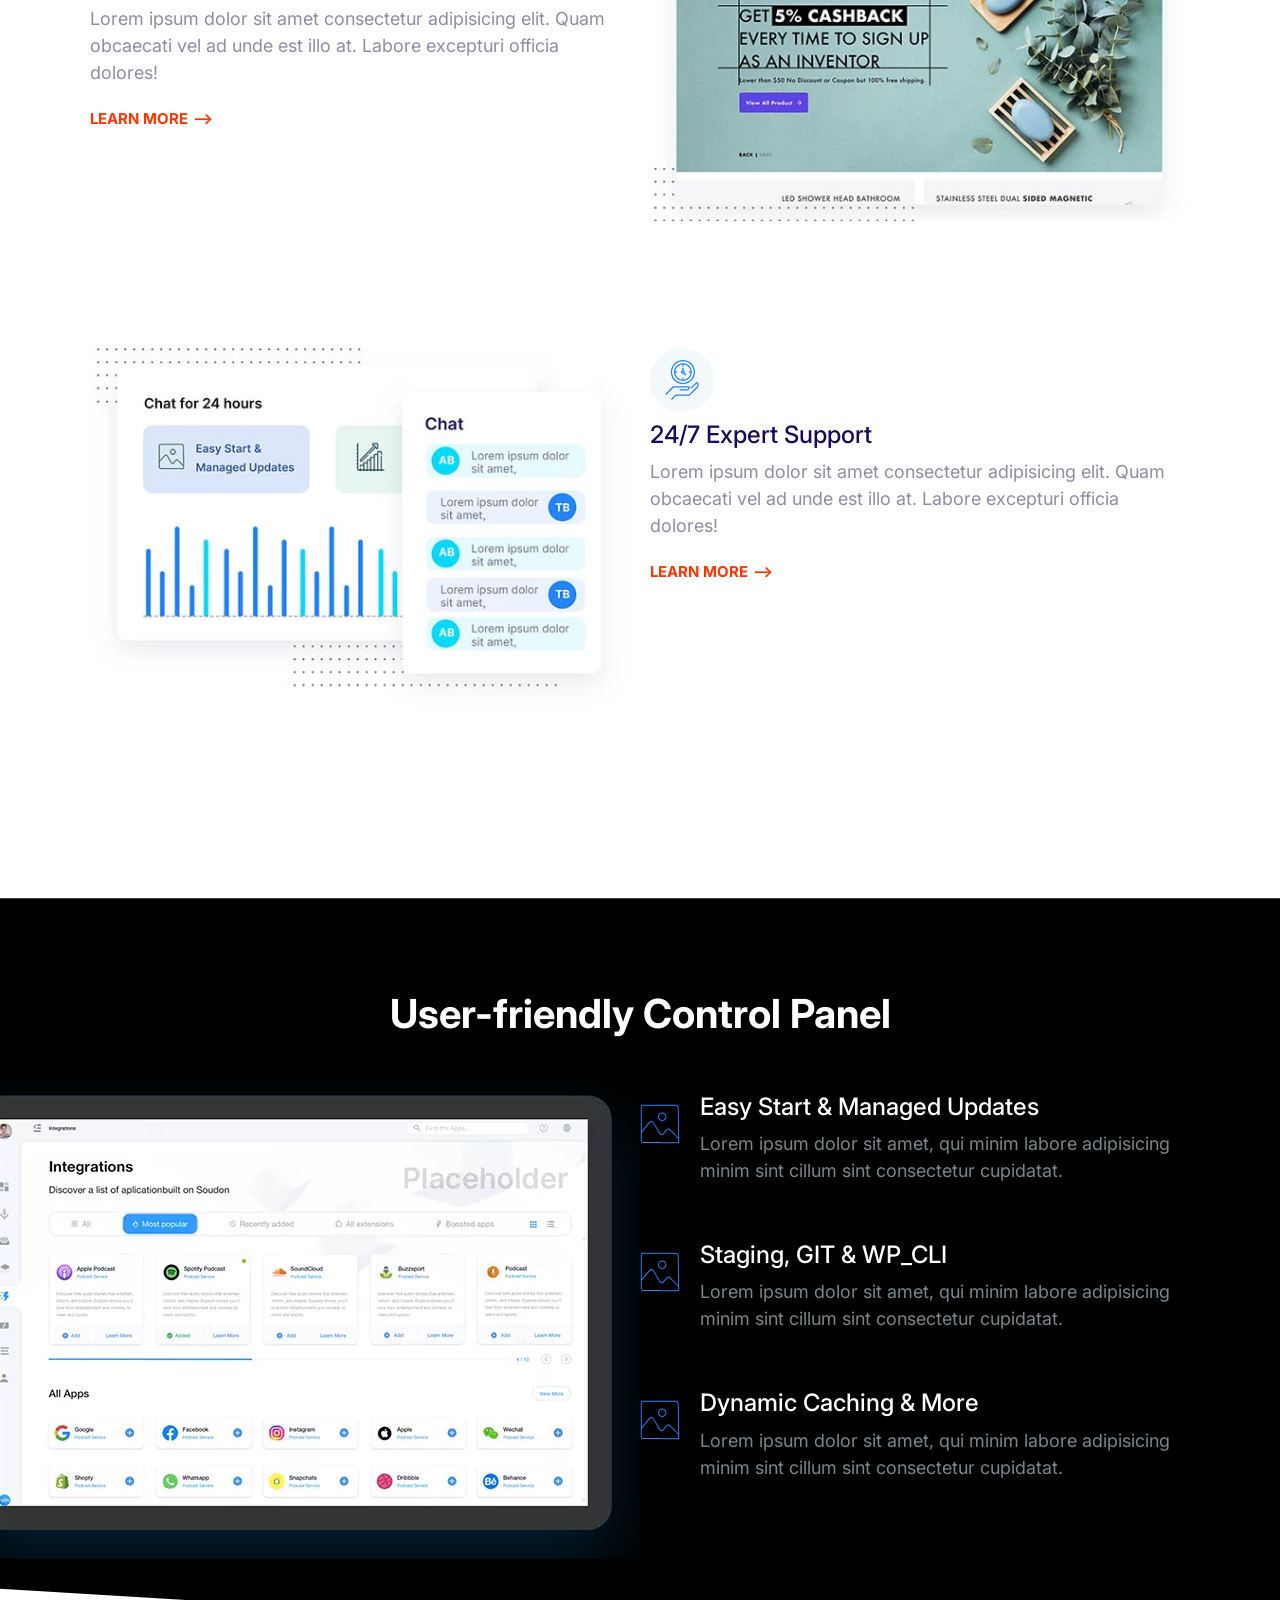
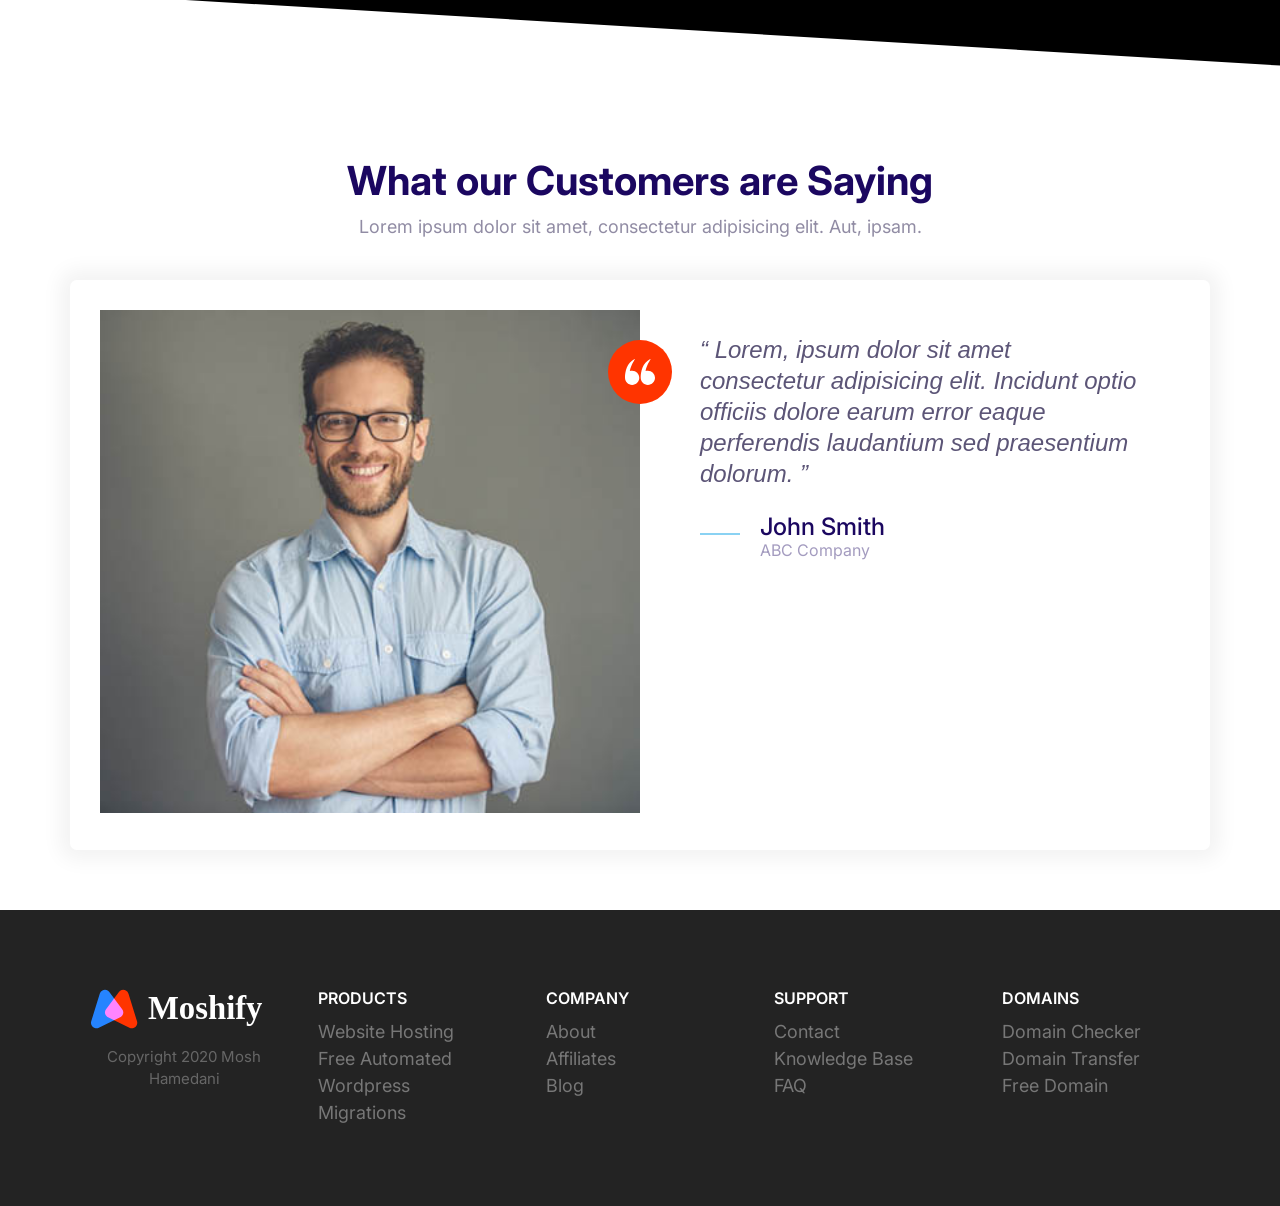
==== commit e296205a: "Arrange and animate the components" ====
--- a/index.html
+++ b/index.html
@@ -2,7 +2,7 @@
 <html lang="en">
 
 <head>
-  <title></title>
+  <title>Document</title>
   <meta charset="UTF-8">
   <meta name="viewport" content="width=device-width, initial-scale=1">
   <link href="css/normalize.css" rel="stylesheet">
@@ -10,10 +10,314 @@
   <link rel="preconnect" href="https://fonts.googleapis.com">
   <link rel="preconnect" href="https://fonts.gstatic.com" crossorigin>
   <link href="https://fonts.googleapis.com/css2?family=Inter:wght@400;700&display=swap" rel="stylesheet">
-  <title>Document</title>
+  <link rel="stylesheet" href="https://unpkg.com/aos@next/dist/aos.css" />
 </head>
 
 <body>
+  <header>
+    <nav class="nav collapsible">
+      <a class="nav__brand" href="/"><img src="images/logo.svg" alt="" /></a>
+      <svg class="icon icon--white nav__toggler">
+        <use xlink:href="images/sprite.svg#menu"></use>
+      </svg>
+      <ul class="list nav__list collapsible__content">
+        <li class="nav__item"><a href="#">Hosting</a></li>
+        <li class="nav__item"><a href="#">VPS</a></li>
+        <li class="nav__item"><a href="#">Domain</a></li>
+        <li class="nav__item"><a href="#">Pricing</a></li>
+      </ul>
+    </nav>
+  </header>
+  <section class="block block--dark block--skewed-left hero">
+    <div class="container grid grid--1x2">
+      <header class="block__header hero__content">
+        <h1 data-aos="zoom-in-up" class="block__heading">Cloud Hosting for Pros</h1>
+        <p class="hero__tagline">Deploy your websites in less than 60seconds.</p>
+        <a href="" class="btn btn--accent btn--stretched">Get Started</a>
+      </header>
+      <picture data-aos="zoom-in">
+        <source type="image/webp" srcset="images/banner.webp 1x, images/banner@2x.webp 2x" />
+        <source type="image/png" srcset="images/banner.png 1x, images/banner@2x.png 2x" />
+        <img class="hero__image" src="images/banner.png" alt="">
+      </picture>
+    </div>
+  </section>
+  <section data-aos="zoom-in-up" class="block container block-domain">
+    <header class="block__header">
+      <h2>Starting at $9 per month</h2>
+      <p>Lorem ipsum dolor sit amet, qui minim labore adipisicing minim sint cillum sint consectetur cupidatat.</p>
+    </header>
+    <div class="input-group">
+      <input type="text" class="input" placeholder="Enter domain name here..." />
+      <button class="btn btn--accent">
+        <svg class="icon icon--white">
+          <use xlink:href="images/sprite.svg#search"></use>
+        </svg>
+        SEARCH
+      </button>
+    </div>
+    <ul class="list block-domain__prices">
+      <li><span class="badge badge--secondary">.com $9</span></li>
+      <li>.sg $10</li>
+      <li>.space $11</li>
+      <li>.info $14</li>
+      <li>.net $10</li>
+      <li>.xyz $10</li>
+    </ul>
+  </section>
+  <section data-aos="fade-up" class="block container block-plans">
+    <div class="grid grid--1x3">
+      <div class="plan">
+        <div class="card card--secondary">
+          <header class="card__header">
+            <h3 class="plan__name">Entry</h3>
+            <span class="plan__price">$14</span>
+            <span class="plan__billing-cycle">/month</span>
+            <span class="badge badge--secondary badge--small">10% off</span>
+            <span class="plan__description">East start on the cloud</span>
+          </header>
+          <div class="card__body">
+            <ul class="list list--tick">
+              <li class="list__item">Unlimted Websites</li>
+              <li class="list__item">Unlimted Bandwidth</li>
+              <li class="list__item">100 GB SSD Storage</li>
+              <li class="list__item">3 GB RAM</li>
+            </ul>
+            <button class="btn btn--outline btn--block">Buy Now</button>
+          </div>
+        </div>
+      </div>
+
+      <div class="plan plan--popular">
+        <div class="card card--primary">
+          <header class="card__header">
+            <h3 class="plan__name">Entry</h3>
+            <span class="plan__price">$14</span>
+            <span class="plan__billing-cycle">/month</span>
+            <span class="badge badge--primary badge--small">10% off</span>
+            <span class="plan__description">East start on the cloud</span>
+          </header>
+          <div class="card__body">
+            <ul class="list list--tick">
+              <li class="list__item">Unlimted Websites</li>
+              <li class="list__item">Unlimted Bandwidth</li>
+              <li class="list__item">100 GB SSD Storage</li>
+              <li class="list__item">3 GB RAM</li>
+            </ul>
+            <button class="btn btn--outline btn--block">Buy Now</button>
+          </div>
+        </div>
+      </div>
+
+      <div class="plan">
+        <div class="card card--secondary">
+          <header class="card__header">
+            <h3 class="plan__name">Entry</h3>
+            <span class="plan__price">$14</span>
+            <span class="plan__billing-cycle">/month</span>
+            <span class="badge badge--secondary badge--small">10% off</span>
+            <span class="plan__description">East start on the cloud</span>
+          </header>
+          <div class="card__body">
+            <ul class="list list--tick">
+              <li class="list__item">Unlimted Websites</li>
+              <li class="list__item">Unlimted Bandwidth</li>
+              <li class="list__item">100 GB SSD Storage</li>
+              <li class="list__item">3 GB RAM</li>
+            </ul>
+            <button class="btn btn--outline btn--block">Buy Now</button>
+          </div>
+        </div>
+      </div>
+    </div>
+  </section>
+  <section class="block container">
+    <header class="block__header">
+      <h2>Host on the Cloud to Keep Growing</h2>
+      <p>
+        Lorem ipsum dolor sit amet, consectetur adipisicing elit. Sed, voluptatem.
+      </p>
+    </header>
+    <article class="grid grid--1x2 feature">
+      <div class="feature__content" data-aos="fade-right">
+        <span class="icon-container">
+          <svg class="icon icon--primary">
+            <use xlink:href="images/sprite.svg#easy"></use>
+          </svg>
+        </span>
+        <h3 class="feature__heading">Super Easy to Use</h3>
+        <p>
+          Lorem ipsum dolor sit amet consectetur adipisicing elit. Quam obcaecati
+          vel ad unde est illo at. Labore excepturi officia dolores!
+        </p>
+        <a href="#" class="link-arrow">Learn More</a>
+      </div>
+      <picture data-aos="zoom-in-left">
+        <source type="image/webp" srcset="images/easy.webp 1x, images/easy@2x.webp 2x" />
+        <source type="image/jpg" srcset="images/easy.jpg 1x, images/easy@2x.jpg 2x" />
+        <img class="feature__image" src="images/easy@2x.jpg" alt="" />
+      </picture>
+    </article>
+    <article class="grid grid--1x2 feature">
+      <div class="feature__content" data-aos="fade-up">
+        <span class="icon-container">
+          <svg class="icon icon--primary">
+            <use xlink:href="images/sprite.svg#computer"></use>
+          </svg>
+        </span>
+        <h3 class="feature__heading">Simply Fast Websites</h3>
+        <p>
+          Lorem ipsum dolor sit amet consectetur adipisicing elit. Quam obcaecati
+          vel ad unde est illo at. Labore excepturi officia dolores!
+        </p>
+        <a href="#" class="link-arrow">Learn More</a>
+      </div>
+      <picture>
+        <source type="image/webp" srcset="images/fast.webp 1x, images/fast@2x.webp 2x" />
+        <source type="image/jpg" srcset="images/fast.jpg 1x, images/fast@2x.jpg 2x" />
+        <img class="feature__image" src="images/fast@2x.jpg" alt="" />
+      </picture>
+    </article>
+    <article class="grid grid--1x2 feature">
+      <div class="feature__content" data-aos="fade-up">
+        <span class="icon-container">
+          <svg class="icon icon--primary">
+            <use xlink:href="images/sprite.svg#wordpress"></use>
+          </svg>
+        </span>
+        <h3 class="feature__heading">Wordpress Made Easy</h3>
+        <p>
+          Lorem ipsum dolor sit amet consectetur adipisicing elit. Quam obcaecati
+          vel ad unde est illo at. Labore excepturi officia dolores!
+        </p>
+        <a href="#" class="link-arrow">Learn More</a>
+      </div>
+      <picture>
+        <source type="image/webp" srcset="images/wordpress.webp 1x, images/wordpress@2x.webp 2x" />
+        <source type="image/jpg" srcset="images/wordpress.jpg 1x, images/wordpress@2x.jpg 2x" />
+        <img class="feature__image" src="images/wordpress@2x.jpg" alt="" />
+      </picture>
+    </article>
+    <article class="grid grid--1x2 feature">
+      <div class="feature__content" data-aos="fade-up">
+        <span class="icon-container">
+          <svg class="icon icon--primary">
+            <use xlink:href="images/sprite.svg#clock"></use>
+          </svg>
+        </span>
+        <h3 class="feature__heading">24/7 Expert Support</h3>
+        <p>
+          Lorem ipsum dolor sit amet consectetur adipisicing elit. Quam obcaecati
+          vel ad unde est illo at. Labore excepturi officia dolores!
+        </p>
+        <a href="#" class="link-arrow">Learn More</a>
+      </div>
+      <picture data-aos="fade-right">
+        <source type="image/webp" srcset="images/support.webp 1x, images/support@2x.webp 2x" />
+        <source type="image/jpg" srcset="images/support.jpg 1x, images/support@2x.jpg 2x" />
+        <img class="feature__image" src="images/support@2x.jpg" alt="" />
+      </picture>
+    </article>
+  </section>
+  <section class="block block--dark block--skewed-right block-showcase">
+    <header class="block__header">
+      <h2>User-friendly Control Panel</h2>
+    </header>
+    <div class="container grid grid--1x2">
+      <picture data-aos="fade-right" class="block-showcase__image">
+        <source type="image/webp" srcset="images/ipad.webp 1x, images/ipad@2x.webp 2x">
+        <source type="image/png" srcset="images/ipad.png 1x, images/ipad@2x.png 2x">
+        <img src="images/ipad.png" alt="">
+      </picture>
+      <ul class="list" data-aos="fade-up">
+        <li>
+          <div class="media">
+            <div class="media__image">
+              <svg class="icon icon--primary">
+                <use xlink:href="images/sprite.svg#snap"></use>
+              </svg>
+            </div>
+            <div class="media__body">
+              <h3 class="media__title">Easy Start & Managed Updates</h3>
+              <p>
+                Lorem ipsum dolor sit amet, qui minim labore adipisicing minim sint cillum sint consectetur cupidatat.
+              </p>
+            </div>
+          </div>
+        </li>
+        <li>
+          <div class="media">
+            <div class="media__image">
+              <svg class="icon icon--primary">
+                <use xlink:href="images/sprite.svg#snap"></use>
+              </svg>
+            </div>
+            <div class="media__body">
+              <h3 class="media__title">Staging, GIT & WP_CLI</h3>
+              <p>
+                Lorem ipsum dolor sit amet, qui minim labore adipisicing minim sint cillum sint consectetur cupidatat.
+              </p>
+            </div>
+          </div>
+        </li>
+        <li>
+          <div class="media">
+            <div class="media__image">
+              <svg class="icon icon--primary">
+                <use xlink:href="images/sprite.svg#snap"></use>
+              </svg>
+            </div>
+            <div class="media__body">
+              <h3 class="media__title">Dynamic Caching & More</h3>
+              <p>
+                Lorem ipsum dolor sit amet, qui minim labore adipisicing minim sint cillum sint consectetur cupidatat.
+              </p>
+            </div>
+          </div>
+        </li>
+      </ul>
+    </div>
+  </section>
+  <section class="block" data-aos="zoom-in">
+    <header class="block__header">
+      <h2>What our Customers are Saying</h2>
+      <p>Lorem ipsum dolor sit amet, consectetur adipisicing elit. Aut, ipsam.</p>
+    </header>
+    <div class="container">
+      <div class="card testimonial">
+        <div class="grid grid--1x2">
+          <div class="testimonial__image">
+            <img src="images/testimonial.jpg" alt="A happy, smiling customer" />
+            <span class="icon-container icon-container--accent">
+              <svg class="icon icon--white icon--small">
+                <use xlink:href="images/sprite.svg#quotes"></use>
+              </svg>
+            </span>
+          </div>
+          <blockquote class="quote">
+            <p class="quote__text">
+              Lorem, ipsum dolor sit amet consectetur adipisicing elit. Incidunt
+              optio officiis dolore earum error eaque perferendis laudantium sed
+              praesentium dolorum.
+            </p>
+            <footer>
+              <div class="media">
+                <div class="media__image">
+                  <svg class="icon icon--primary quote__line">
+                    <use xlink:href="images/sprite.svg#line"></use>
+                  </svg>
+                </div>
+                <div class="media__body">
+                  <h3 class="media__title quote__author">John Smith</h3>
+                  <p class="quote__organization">ABC Company</p>
+                </div>
+              </div>
+            </footer>
+          </blockquote>
+        </div>
+      </div>
+    </div>
+  </section>
   <footer class="block block--dark footer">
     <div class="container grid footer__sections">
       <section class="collapsible collapsible--expanded footer__section">
@@ -83,6 +387,10 @@
     </div>
   </footer>
   <script src="js/main.js"></script>
+  <script src="https://unpkg.com/aos@next/dist/aos.js"></script>
+  <script>
+    AOS.init();
+  </script>
 </body>
 
 </html>
--- a/css/styles.css
+++ b/css/styles.css
@@ -207,7 +207,7 @@
   font-weight: 600;
   margin: 1rem 0;
   outline: 0;
-  padding: 2rem 3rem;
+  padding: 2rem 4vw;
   text-align: center;
   text-transform: uppercase;
   white-space: nowrap;
@@ -298,6 +298,7 @@
   border: 0;
   flex-grow: 1;
   padding: 1.5rem 2rem;
+  width: 0;
 }
 
 .input-group .btn {
@@ -738,10 +739,11 @@
 }
 
 .block-domain__prices {
+  color: var(--color-headings);
   display: grid;
   font-size: 2rem;
   font-weight: 600;
-  grid-template-columns: repeat(3, 1fr);
+  grid-template-columns: repeat(2, 1fr);
   grid-template-rows: repeat(2, 6rem);
   justify-items: center;
   margin: 0 auto;
